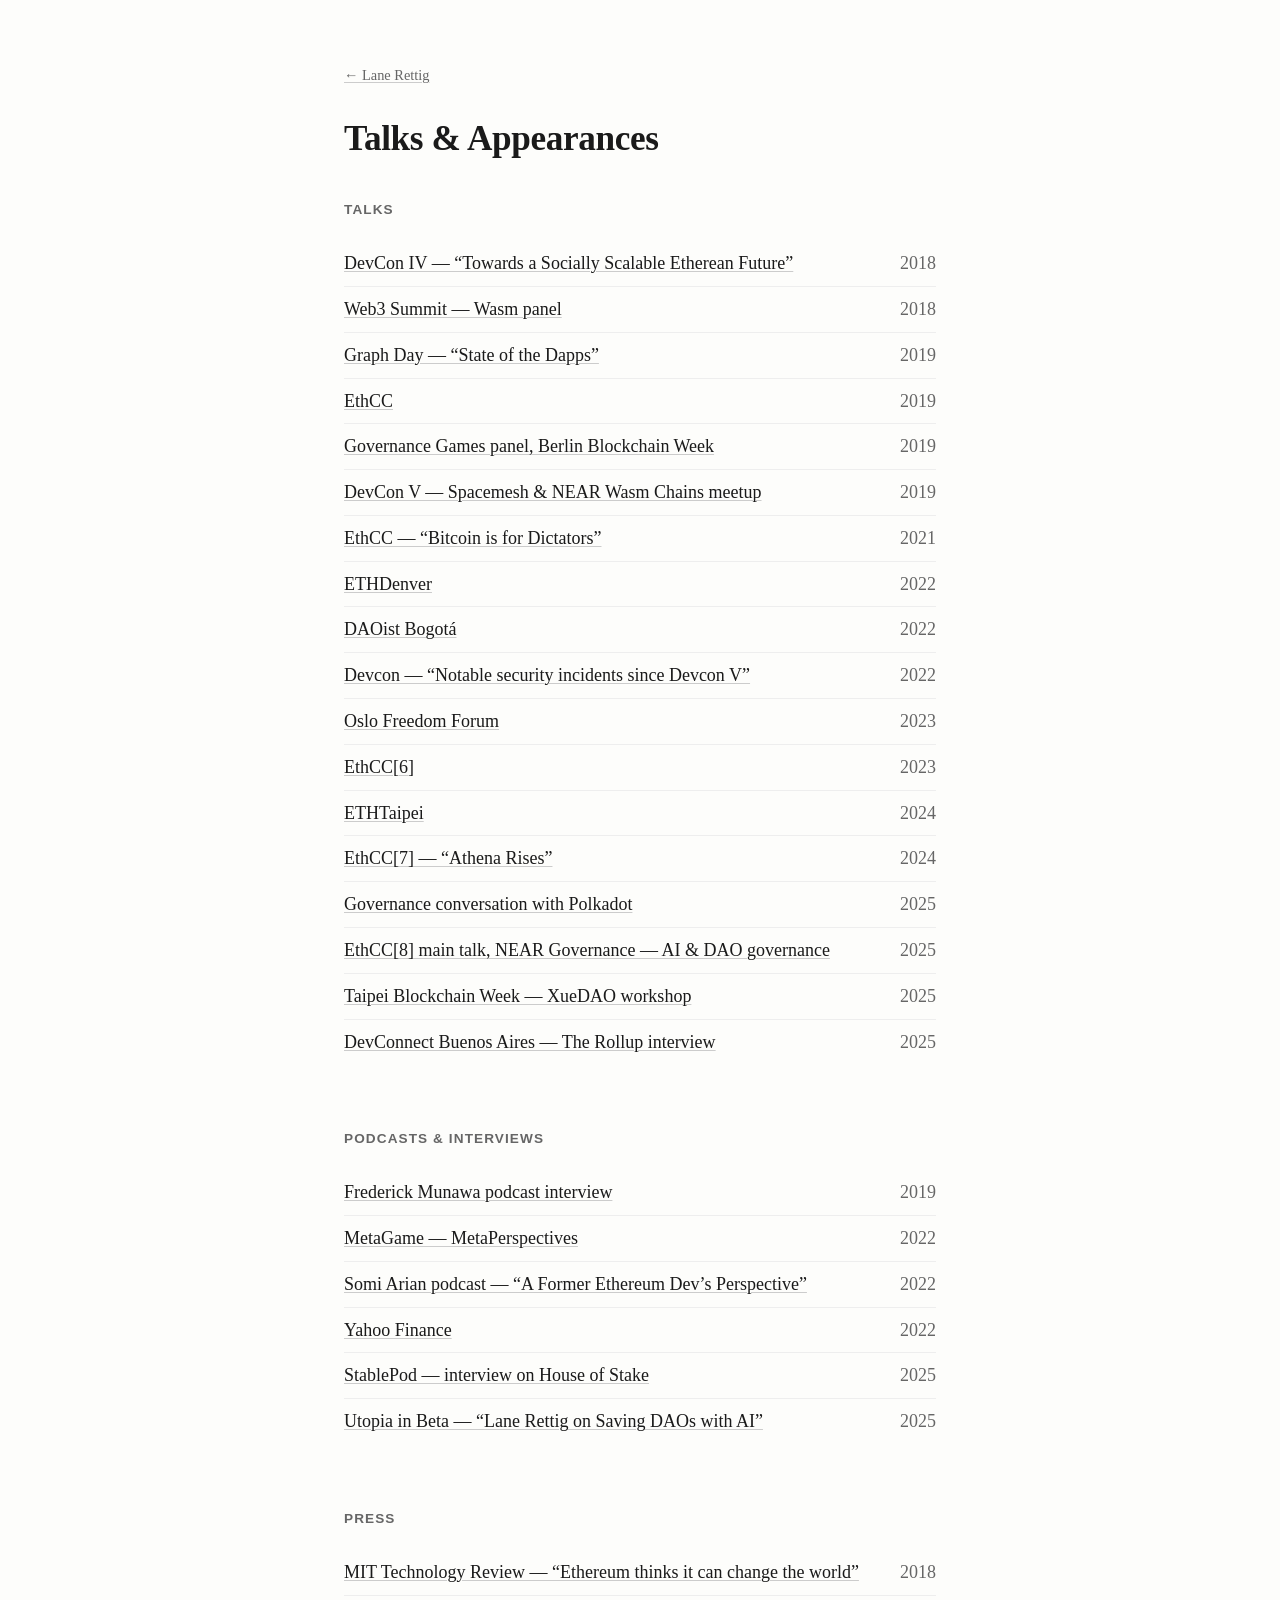
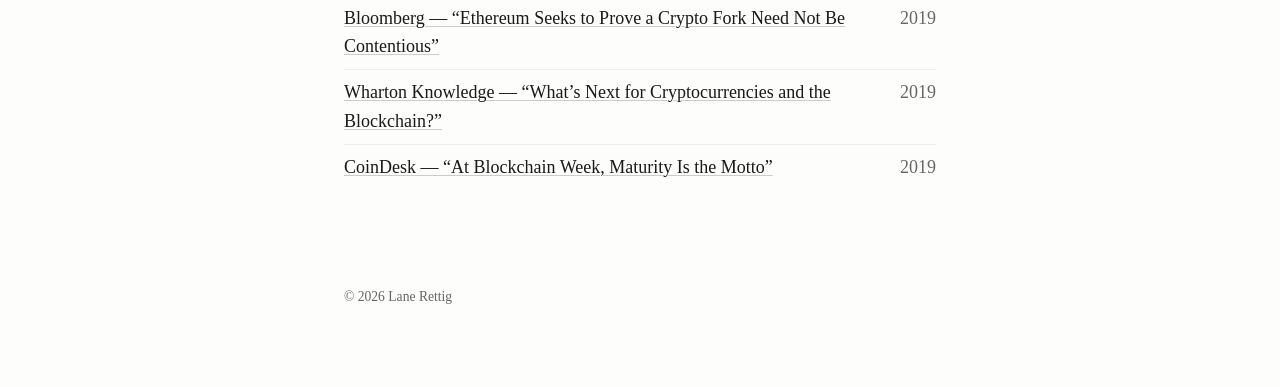
==== talks.html @ c16bb039 "Revise content based on feedback: photo, career links, talks page - Add portrait photo to hero - Rew" ====
<!DOCTYPE html>
<html lang="en">
<head>
<meta charset="UTF-8">
<meta name="viewport" content="width=device-width, initial-scale=1.0">
<title>Talks &amp; Appearances — Lane Rettig</title>
<meta name="description" content="Talks, podcasts, and press appearances by Lane Rettig.">
<link rel="stylesheet" href="style.css">
</head>
<body>

<header class="hero hero-sub">
  <p class="back-link"><a href="index.html">&larr; Lane Rettig</a></p>
  <h1>Talks &amp; Appearances</h1>
</header>

<main>

  <section id="talks">
    <h2>Talks</h2>
    <ul class="appearance-list">
      <li><a class="event" href="https://slideslive.com/38911782/towards-a-socially-scalable-etherean-future" target="_blank" rel="noopener">DevCon IV &mdash; &ldquo;Towards a Socially Scalable Etherean Future&rdquo;</a> <span class="year">2018</span></li>
      <li><a class="event" href="https://www.youtube.com/watch?v=H-Wz4lL3LMc" target="_blank" rel="noopener">Web3 Summit &mdash; Wasm panel</a> <span class="year">2018</span></li>
      <li><a class="event" href="https://youtu.be/vFKZVxstcD8" target="_blank" rel="noopener">Graph Day &mdash; &ldquo;State of the Dapps&rdquo;</a> <span class="year">2019</span></li>
      <li><a class="event" href="https://www.youtube.com/watch?v=pizVM5HKU10" target="_blank" rel="noopener">EthCC</a> <span class="year">2019</span></li>
      <li><a class="event" href="https://www.youtube.com/watch?v=Wo26KF-GJwA&t=5s" target="_blank" rel="noopener">Governance Games panel, Berlin Blockchain Week</a> <span class="year">2019</span></li>
      <li><a class="event" href="https://youtu.be/a682MnIeFZ0" target="_blank" rel="noopener">DevCon V &mdash; Spacemesh &amp; NEAR Wasm Chains meetup</a> <span class="year">2019</span></li>
      <li><a class="event" href="https://www.youtube.com/watch?v=tOdQNX64oKw" target="_blank" rel="noopener">EthCC &mdash; &ldquo;Bitcoin is for Dictators&rdquo;</a> <span class="year">2021</span></li>
      <li><a class="event" href="https://www.youtube.com/watch?v=S71-nOzw-HQ" target="_blank" rel="noopener">ETHDenver</a> <span class="year">2022</span></li>
      <li><a class="event" href="https://www.youtube.com/live/BTEDFxQZlwU" target="_blank" rel="noopener">DAOist Bogot&aacute;</a> <span class="year">2022</span></li>
      <li><a class="event" href="https://youtu.be/hzuWFpBsSdM" target="_blank" rel="noopener">Devcon &mdash; &ldquo;Notable security incidents since Devcon V&rdquo;</a> <span class="year">2022</span></li>
      <li><a class="event" href="https://www.youtube.com/live/YweUPFCipL8?feature=share&t=10207" target="_blank" rel="noopener">Oslo Freedom Forum</a> <span class="year">2023</span></li>
      <li><a class="event" href="https://www.youtube.com/live/srmcVfHn2og?feature=share" target="_blank" rel="noopener">EthCC[6]</a> <span class="year">2023</span></li>
      <li><a class="event" href="https://www.youtube.com/live/JB6zP9enkbc?si=h-BjIl8wFIaOdGmv&t=21870" target="_blank" rel="noopener">ETHTaipei</a> <span class="year">2024</span></li>
      <li><a class="event" href="https://ethcc.io/archive/Athena-Rises" target="_blank" rel="noopener">EthCC[7] &mdash; &ldquo;Athena Rises&rdquo;</a> <span class="year">2024</span></li>
      <li><a class="event" href="https://www.youtube.com/watch?v=86VaGOe4Nx4" target="_blank" rel="noopener">Governance conversation with Polkadot</a> <span class="year">2025</span></li>
      <li><a class="event" href="https://www.youtube.com/watch?v=uYbUfoMHteY" target="_blank" rel="noopener">EthCC[8] main talk, NEAR Governance &mdash; AI &amp; DAO governance</a> <span class="year">2025</span></li>
      <li><a class="event" href="https://www.youtube.com/live/9r6L87ml1oA" target="_blank" rel="noopener">Taipei Blockchain Week &mdash; XueDAO workshop</a> <span class="year">2025</span></li>
      <li><a class="event" href="https://x.com/i/broadcasts/1yNxabmQlRgKj" target="_blank" rel="noopener">DevConnect Buenos Aires &mdash; The Rollup interview</a> <span class="year">2025</span></li>
    </ul>
  </section>

  <section id="podcasts">
    <h2>Podcasts &amp; Interviews</h2>
    <ul class="appearance-list">
      <li><a class="event" href="https://blockchain.global/lane-rettig/" target="_blank" rel="noopener">Frederick Munawa podcast interview</a> <span class="year">2019</span></li>
      <li><a class="event" href="https://anchor.fm/MetaGame/episodes/MetaPerspectives---Lane-Rettig-of-Spacemesh-edup50" target="_blank" rel="noopener">MetaGame &mdash; MetaPerspectives</a> <span class="year">2022</span></li>
      <li><a class="event" href="https://podcasts.google.com/feed/aHR0cHM6Ly9mZWVkLnBvZGJlYW4uY29tL3NvbWlhcmlhbnBvZGNhc3QvZmVlZC54bWw/episode/U29taUFyaWFuUG9kY2FzdC5wb2RiZWFuLmNvbS84NzIyYmI5Mi1jYjlkLTNhOTQtYTdkOC0xYTY4NGIyMjllMTY" target="_blank" rel="noopener">Somi Arian podcast &mdash; &ldquo;A Former Ethereum Dev&rsquo;s Perspective&rdquo;</a> <span class="year">2022</span></li>
      <li><a class="event" href="https://www.youtube.com/watch?v=urIhjxZ9bgY" target="_blank" rel="noopener">Yahoo Finance</a> <span class="year">2022</span></li>
      <li><a class="event" href="https://youtu.be/jiRXXKpt2bc?si=yIP_3kEJiMu_zQR2" target="_blank" rel="noopener">StablePod &mdash; interview on House of Stake</a> <span class="year">2025</span></li>
      <li><a class="event" href="https://utopiainbeta.substack.com/p/lane-rettig-on-saving-daos-with-ai" target="_blank" rel="noopener">Utopia in Beta &mdash; &ldquo;Lane Rettig on Saving DAOs with AI&rdquo;</a> <span class="year">2025</span></li>
    </ul>
  </section>

  <section id="press">
    <h2>Press</h2>
    <ul class="appearance-list">
      <li><a class="event" href="https://www.technologyreview.com/s/612507/ethereum-thinks-it-can-change-the-world-its-running-out-of-time-to-prove-it/" target="_blank" rel="noopener">MIT Technology Review &mdash; &ldquo;Ethereum thinks it can change the world&rdquo;</a> <span class="year">2018</span></li>
      <li><a class="event" href="https://www.bloomberg.com/news/articles/2019-01-15/ethereum-seeks-to-prove-a-crypto-fork-need-not-be-contentious" target="_blank" rel="noopener">Bloomberg &mdash; &ldquo;Ethereum Seeks to Prove a Crypto Fork Need Not Be Contentious&rdquo;</a> <span class="year">2019</span></li>
      <li><a class="event" href="https://knowledge.wharton.upenn.edu/article/whats-next-for-cryptocurrencies-and-the-blockchain/" target="_blank" rel="noopener">Wharton Knowledge &mdash; &ldquo;What&rsquo;s Next for Cryptocurrencies and the Blockchain?&rdquo;</a> <span class="year">2019</span></li>
      <li><a class="event" href="https://www.coindesk.com/at-blockchain-week-maturity-is-the-motto-as-ethereum-orgs-push-toward-2-0" target="_blank" rel="noopener">CoinDesk &mdash; &ldquo;At Blockchain Week, Maturity Is the Motto&rdquo;</a> <span class="year">2019</span></li>
    </ul>
  </section>

</main>

<footer>
  <p>&copy; 2026 Lane Rettig</p>
</footer>

</body>
</html>
---- style.css ----
:root {
  --text: #1a1a1a;
  --muted: #666;
  --bg: #fdfdfb;
  --accent: #1a1a1a;
  --max-width: 640px;
  --serif: "Iowan Old Style", "Palatino Linotype", Palatino, Georgia, serif;
}

* {
  box-sizing: border-box;
}

html {
  -webkit-font-smoothing: antialiased;
}

body {
  margin: 0;
  background: var(--bg);
  color: var(--text);
  font-family: var(--serif);
  font-size: 18px;
  line-height: 1.6;
}

main, header.hero, footer {
  max-width: var(--max-width);
  margin: 0 auto;
  padding: 0 24px;
}

header.hero {
  padding-top: 96px;
  padding-bottom: 48px;
}

header.hero h1 {
  font-size: 2.2rem;
  font-weight: 600;
  margin: 0 0 8px;
  letter-spacing: -0.01em;
}

.portrait {
  width: 96px;
  height: 96px;
  border-radius: 50%;
  object-fit: cover;
  margin-bottom: 20px;
  display: block;
}

header.hero-sub {
  padding-top: 64px;
  padding-bottom: 24px;
}

.back-link {
  margin: 0 0 24px;
  font-size: 0.9rem;
}

.back-link a {
  color: var(--muted);
}

.tagline {
  margin: 0;
  color: var(--muted);
  font-size: 1.1rem;
  font-style: italic;
}

section {
  margin-bottom: 64px;
}

h2 {
  font-size: 0.85rem;
  text-transform: uppercase;
  letter-spacing: 0.08em;
  color: var(--muted);
  font-weight: 600;
  margin: 0 0 20px;
  font-family: -apple-system, BlinkMacSystemFont, "Segoe UI", sans-serif;
}

p {
  margin: 0 0 16px;
}

a {
  color: var(--accent);
  text-decoration: underline;
  text-decoration-color: #ccc;
  text-decoration-thickness: 1px;
  text-underline-offset: 2px;
}

a:hover {
  text-decoration-color: var(--accent);
}

.section-intro {
  color: var(--muted);
}

ul, ol {
  margin: 0;
  padding: 0;
  list-style: none;
}

.article-cards {
  display: flex;
  flex-direction: column;
  gap: 16px;
}

.article-card {
  display: block;
  padding: 16px 20px;
  border: 1px solid #eee;
  border-radius: 8px;
  text-decoration: none;
  color: var(--text);
  transition: border-color 0.15s;
}

.article-card:hover {
  border-color: #ccc;
}

.article-title {
  display: block;
  font-weight: 600;
  font-size: 1.05rem;
  margin-bottom: 6px;
  text-decoration: underline;
  text-decoration-color: #ccc;
}

.article-card:hover .article-title {
  text-decoration-color: var(--accent);
}

.article-preview {
  display: block;
  color: var(--muted);
  font-size: 0.92rem;
  line-height: 1.5;
}

.blog-links {
  margin-top: 24px;
  font-size: 0.9rem;
  color: var(--muted);
}

.blog-links a {
  color: var(--muted);
}

.timeline-item {
  margin-bottom: 28px;
  padding-bottom: 4px;
  border-bottom: 1px solid #eee;
}

.timeline-item:last-child {
  border-bottom: none;
}

.role {
  font-weight: 600;
  display: block;
}

.org {
  color: var(--muted);
}

.dates {
  color: var(--muted);
  font-size: 0.9rem;
  float: right;
}

.desc {
  margin: 8px 0 0;
  color: var(--text);
}

.appearance-list li {
  display: flex;
  justify-content: space-between;
  padding: 8px 0;
  border-bottom: 1px solid #eee;
}

.appearance-list li:last-child {
  border-bottom: none;
}

.event {
  font-weight: 500;
}

.year {
  color: var(--muted);
}

.contact-links {
  font-size: 1.05rem;
}

footer {
  padding: 32px 24px 64px;
  color: var(--muted);
  font-size: 0.85rem;
}

@media (max-width: 480px) {
  body { font-size: 16px; }
  header.hero { padding-top: 64px; }
  .dates { float: none; display: block; margin-top: 4px; }
  .appearance-list li { flex-direction: column; }
}
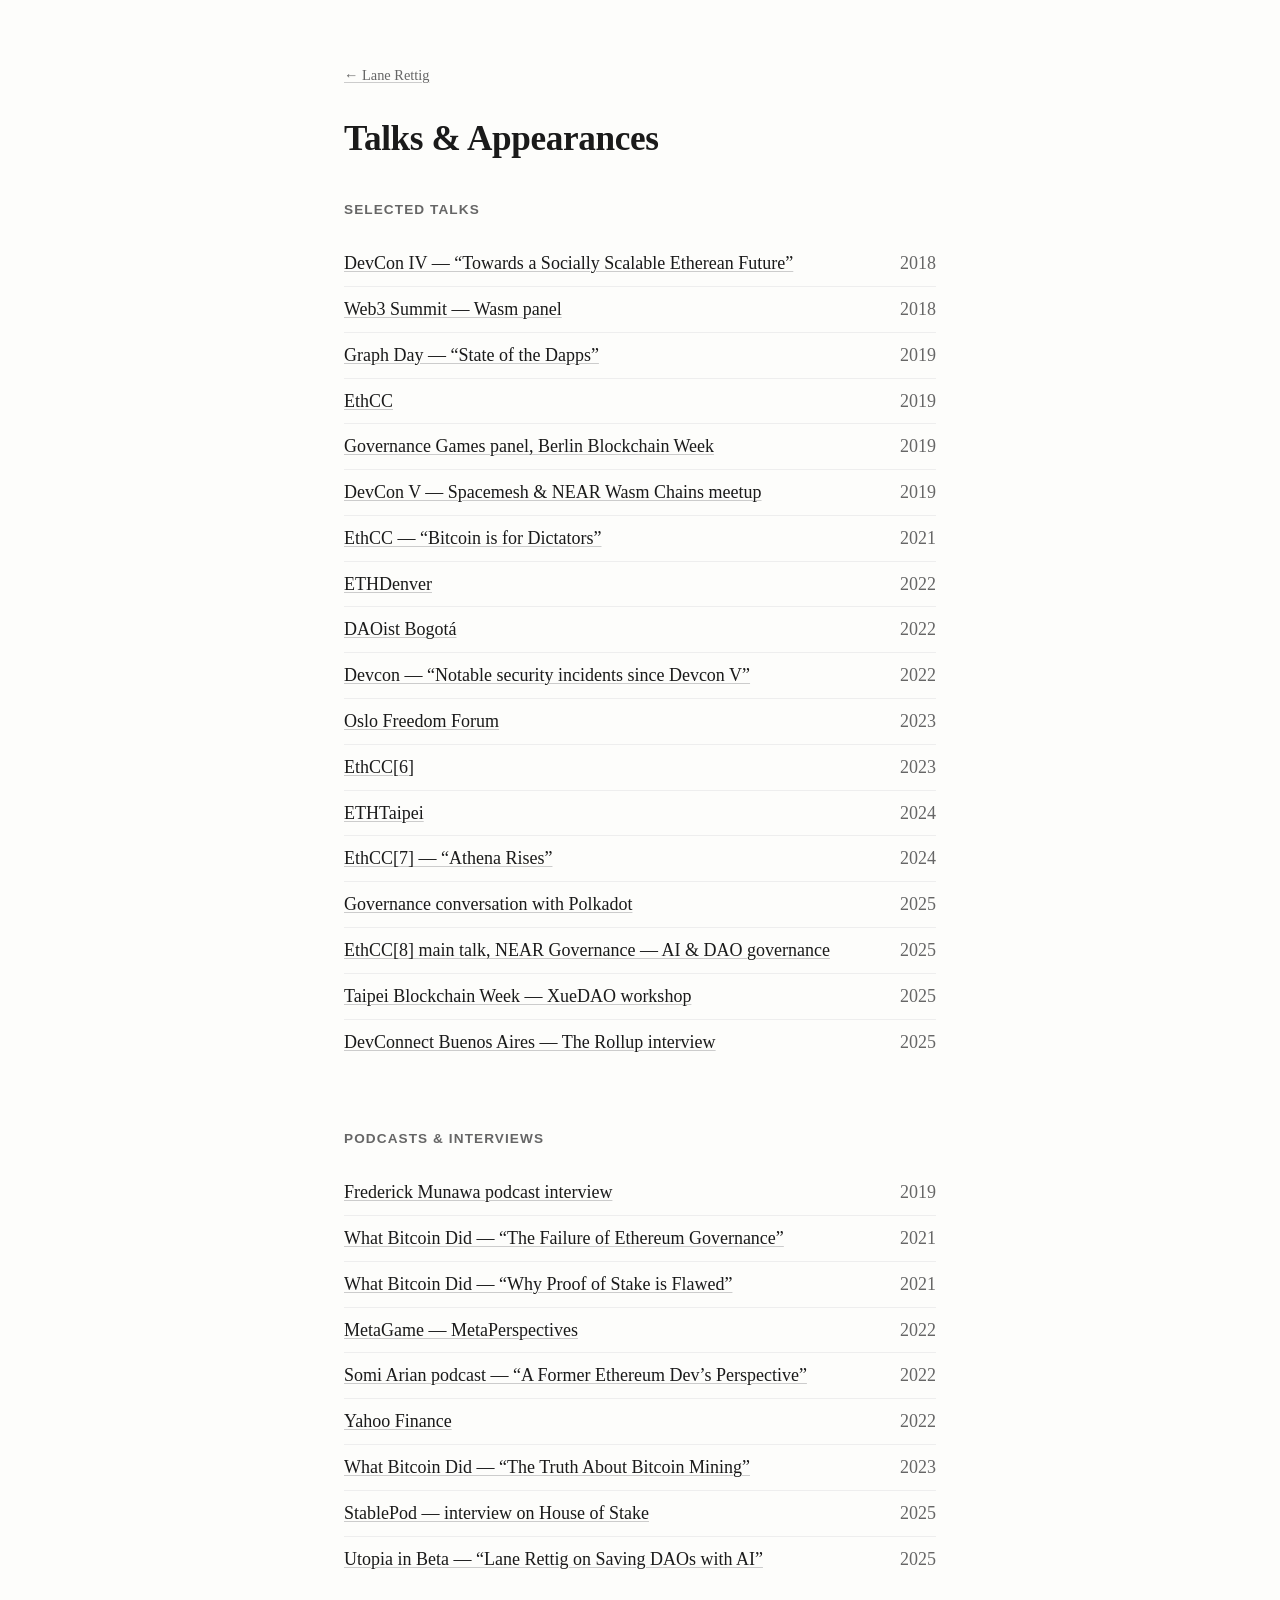
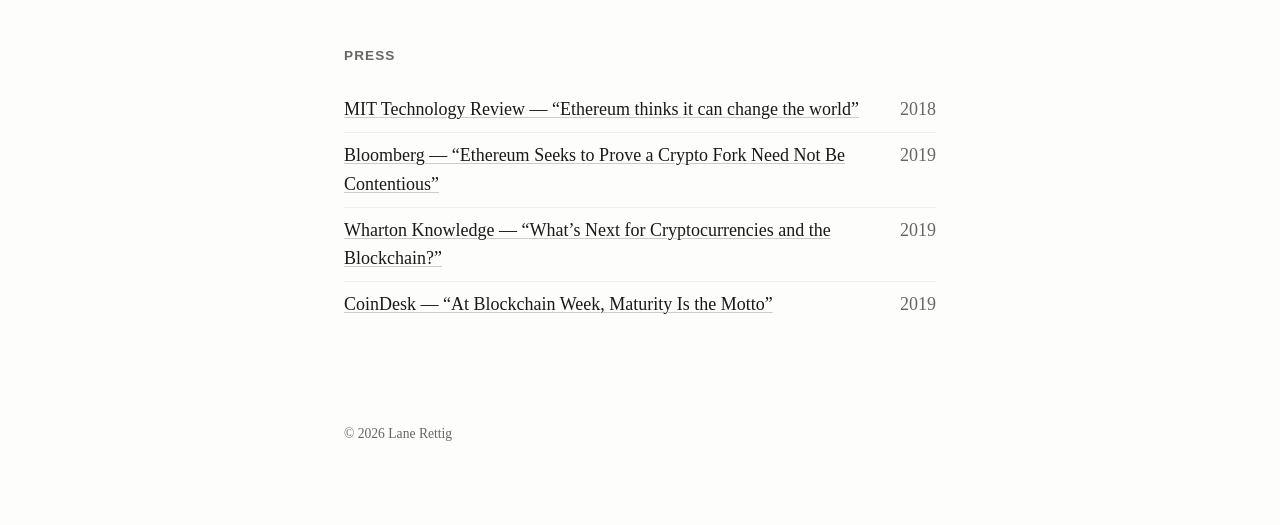
==== commit 32819609: "Add article images/dates, career quotes, more talks, LinkedIn - Pull article images and publish date" ====
--- a/talks.html
+++ b/talks.html
@@ -17,7 +17,7 @@
 <main>
 
   <section id="talks">
-    <h2>Talks</h2>
+    <h2>Selected Talks</h2>
     <ul class="appearance-list">
       <li><a class="event" href="https://slideslive.com/38911782/towards-a-socially-scalable-etherean-future" target="_blank" rel="noopener">DevCon IV &mdash; &ldquo;Towards a Socially Scalable Etherean Future&rdquo;</a> <span class="year">2018</span></li>
       <li><a class="event" href="https://www.youtube.com/watch?v=H-Wz4lL3LMc" target="_blank" rel="noopener">Web3 Summit &mdash; Wasm panel</a> <span class="year">2018</span></li>
@@ -44,9 +44,12 @@
     <h2>Podcasts &amp; Interviews</h2>
     <ul class="appearance-list">
       <li><a class="event" href="https://blockchain.global/lane-rettig/" target="_blank" rel="noopener">Frederick Munawa podcast interview</a> <span class="year">2019</span></li>
+      <li><a class="event" href="https://www.youtube.com/watch?v=ajy7pQm6E-A" target="_blank" rel="noopener">What Bitcoin Did &mdash; &ldquo;The Failure of Ethereum Governance&rdquo;</a> <span class="year">2021</span></li>
+      <li><a class="event" href="https://www.youtube.com/watch?v=trwhWsKm3Qs" target="_blank" rel="noopener">What Bitcoin Did &mdash; &ldquo;Why Proof of Stake is Flawed&rdquo;</a> <span class="year">2021</span></li>
       <li><a class="event" href="https://anchor.fm/MetaGame/episodes/MetaPerspectives---Lane-Rettig-of-Spacemesh-edup50" target="_blank" rel="noopener">MetaGame &mdash; MetaPerspectives</a> <span class="year">2022</span></li>
       <li><a class="event" href="https://podcasts.google.com/feed/aHR0cHM6Ly9mZWVkLnBvZGJlYW4uY29tL3NvbWlhcmlhbnBvZGNhc3QvZmVlZC54bWw/episode/U29taUFyaWFuUG9kY2FzdC5wb2RiZWFuLmNvbS84NzIyYmI5Mi1jYjlkLTNhOTQtYTdkOC0xYTY4NGIyMjllMTY" target="_blank" rel="noopener">Somi Arian podcast &mdash; &ldquo;A Former Ethereum Dev&rsquo;s Perspective&rdquo;</a> <span class="year">2022</span></li>
       <li><a class="event" href="https://www.youtube.com/watch?v=urIhjxZ9bgY" target="_blank" rel="noopener">Yahoo Finance</a> <span class="year">2022</span></li>
+      <li><a class="event" href="https://www.youtube.com/watch?v=UyvX0XonQ8w" target="_blank" rel="noopener">What Bitcoin Did &mdash; &ldquo;The Truth About Bitcoin Mining&rdquo;</a> <span class="year">2023</span></li>
       <li><a class="event" href="https://youtu.be/jiRXXKpt2bc?si=yIP_3kEJiMu_zQR2" target="_blank" rel="noopener">StablePod &mdash; interview on House of Stake</a> <span class="year">2025</span></li>
       <li><a class="event" href="https://utopiainbeta.substack.com/p/lane-rettig-on-saving-daos-with-ai" target="_blank" rel="noopener">Utopia in Beta &mdash; &ldquo;Lane Rettig on Saving DAOs with AI&rdquo;</a> <span class="year">2025</span></li>
     </ul>
--- a/style.css
+++ b/style.css
@@ -119,8 +119,10 @@
 }
 
 .article-card {
-  display: block;
-  padding: 16px 20px;
+  display: flex;
+  align-items: stretch;
+  gap: 16px;
+  padding: 12px;
   border: 1px solid #eee;
   border-radius: 8px;
   text-decoration: none;
@@ -132,11 +134,26 @@
   border-color: #ccc;
 }
 
+.article-image {
+  width: 96px;
+  height: 96px;
+  object-fit: cover;
+  border-radius: 6px;
+  flex-shrink: 0;
+}
+
+.article-body {
+  display: flex;
+  flex-direction: column;
+  justify-content: center;
+  min-width: 0;
+}
+
 .article-title {
   display: block;
   font-weight: 600;
   font-size: 1.05rem;
-  margin-bottom: 6px;
+  margin-bottom: 2px;
   text-decoration: underline;
   text-decoration-color: #ccc;
 }
@@ -145,11 +162,22 @@
   text-decoration-color: var(--accent);
 }
 
+.article-date {
+  display: block;
+  color: var(--muted);
+  font-size: 0.8rem;
+  margin-bottom: 6px;
+}
+
 .article-preview {
   display: block;
   color: var(--muted);
   font-size: 0.92rem;
   line-height: 1.5;
+}
+
+@media (max-width: 480px) {
+  .article-image { width: 64px; height: 64px; }
 }
 
 .blog-links {
@@ -190,6 +218,15 @@
 .desc {
   margin: 8px 0 0;
   color: var(--text);
+}
+
+.quote {
+  margin: 8px 0 0;
+  padding-left: 14px;
+  border-left: 2px solid #ddd;
+  color: var(--muted);
+  font-style: italic;
+  font-size: 0.95rem;
 }
 
 .appearance-list li {
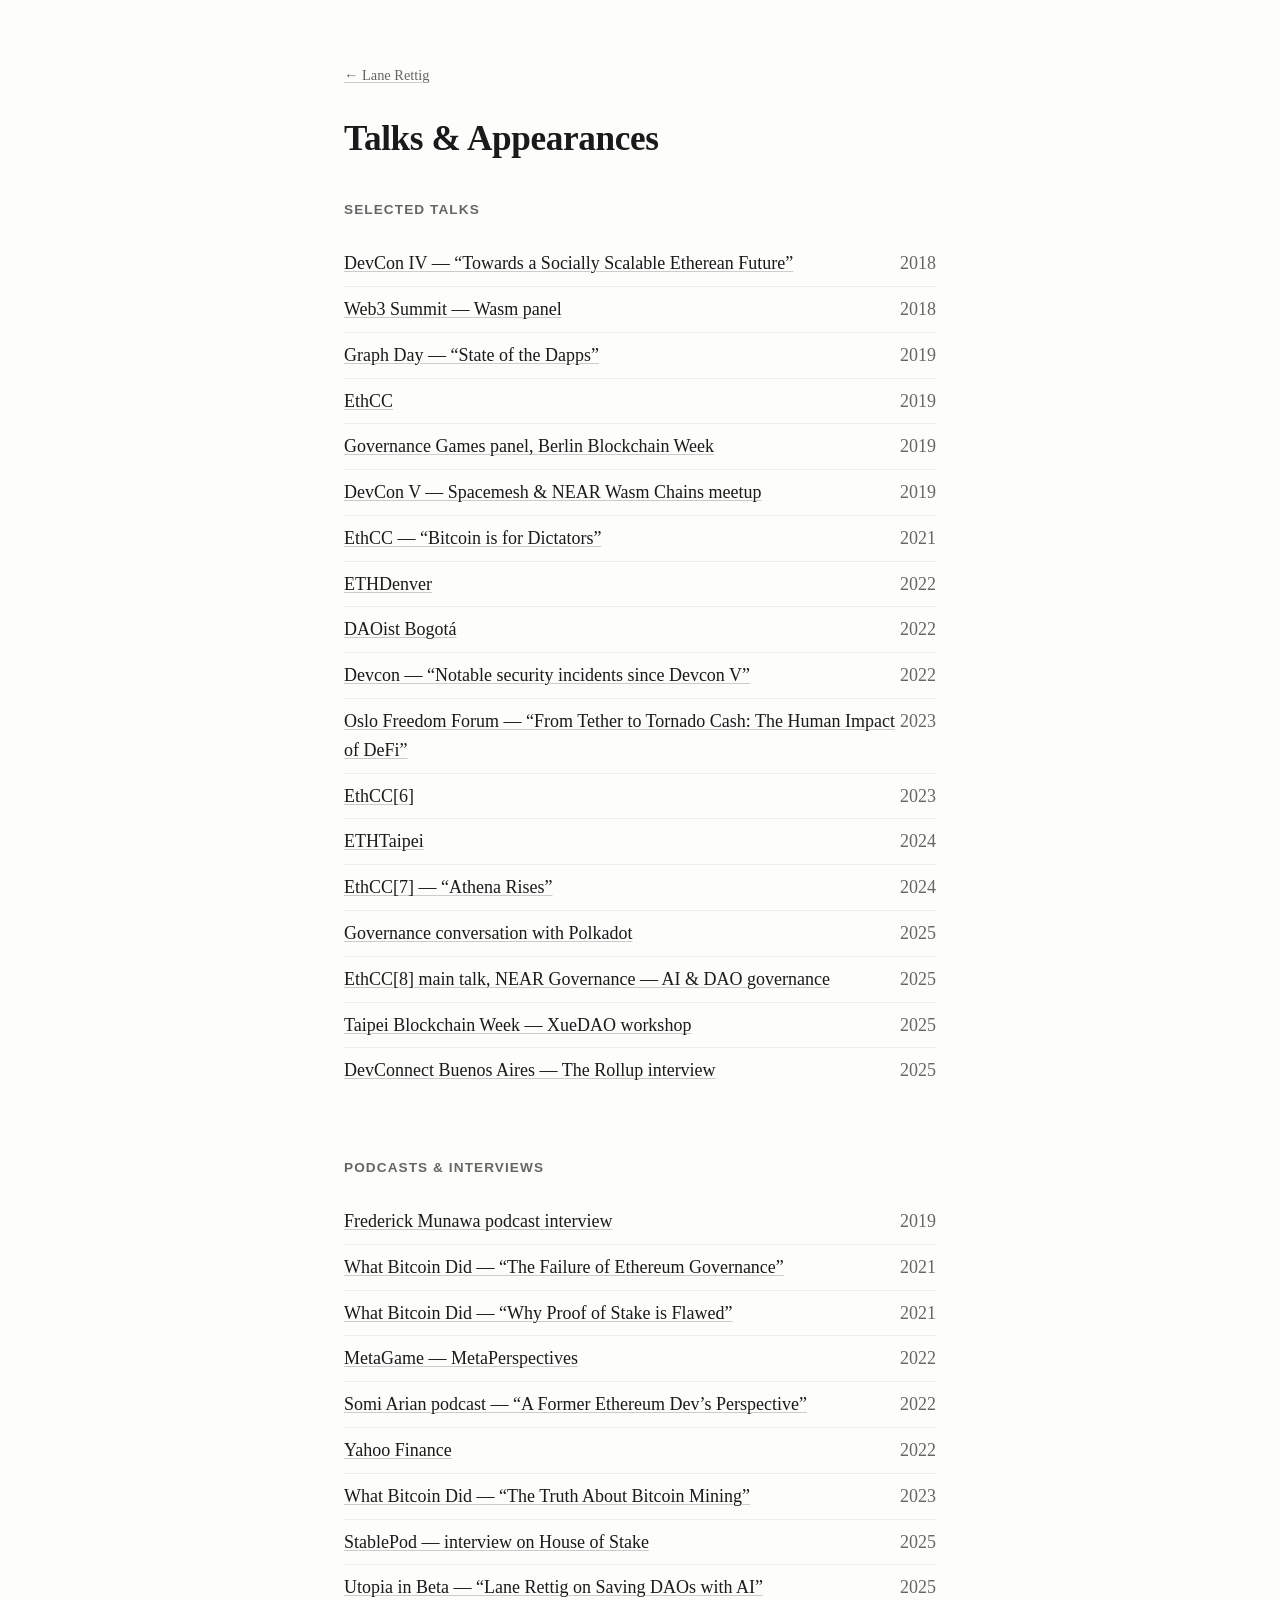
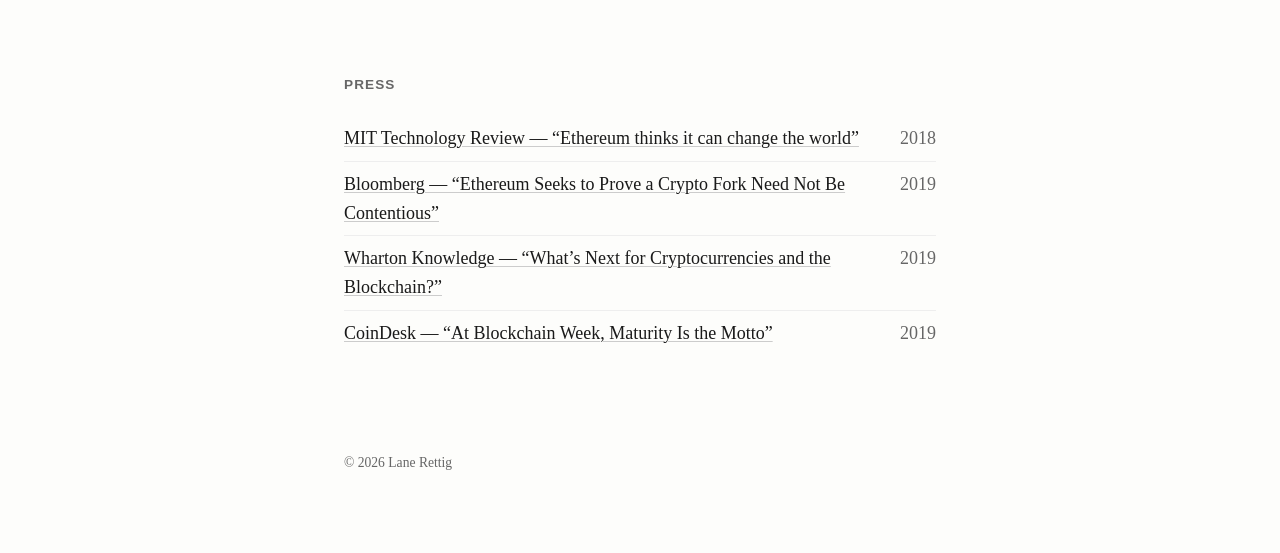
==== commit f75c4d40: "Order writing chronologically, refine quotes, full Oslo talk title - Fix A New Human Chain publish d" ====
--- a/talks.html
+++ b/talks.html
@@ -29,7 +29,7 @@
       <li><a class="event" href="https://www.youtube.com/watch?v=S71-nOzw-HQ" target="_blank" rel="noopener">ETHDenver</a> <span class="year">2022</span></li>
       <li><a class="event" href="https://www.youtube.com/live/BTEDFxQZlwU" target="_blank" rel="noopener">DAOist Bogot&aacute;</a> <span class="year">2022</span></li>
       <li><a class="event" href="https://youtu.be/hzuWFpBsSdM" target="_blank" rel="noopener">Devcon &mdash; &ldquo;Notable security incidents since Devcon V&rdquo;</a> <span class="year">2022</span></li>
-      <li><a class="event" href="https://www.youtube.com/live/YweUPFCipL8?feature=share&t=10207" target="_blank" rel="noopener">Oslo Freedom Forum</a> <span class="year">2023</span></li>
+      <li><a class="event" href="https://www.youtube.com/live/YweUPFCipL8?feature=share&t=10207" target="_blank" rel="noopener">Oslo Freedom Forum &mdash; &ldquo;From Tether to Tornado Cash: The Human Impact of DeFi&rdquo;</a> <span class="year">2023</span></li>
       <li><a class="event" href="https://www.youtube.com/live/srmcVfHn2og?feature=share" target="_blank" rel="noopener">EthCC[6]</a> <span class="year">2023</span></li>
       <li><a class="event" href="https://www.youtube.com/live/JB6zP9enkbc?si=h-BjIl8wFIaOdGmv&t=21870" target="_blank" rel="noopener">ETHTaipei</a> <span class="year">2024</span></li>
       <li><a class="event" href="https://ethcc.io/archive/Athena-Rises" target="_blank" rel="noopener">EthCC[7] &mdash; &ldquo;Athena Rises&rdquo;</a> <span class="year">2024</span></li>
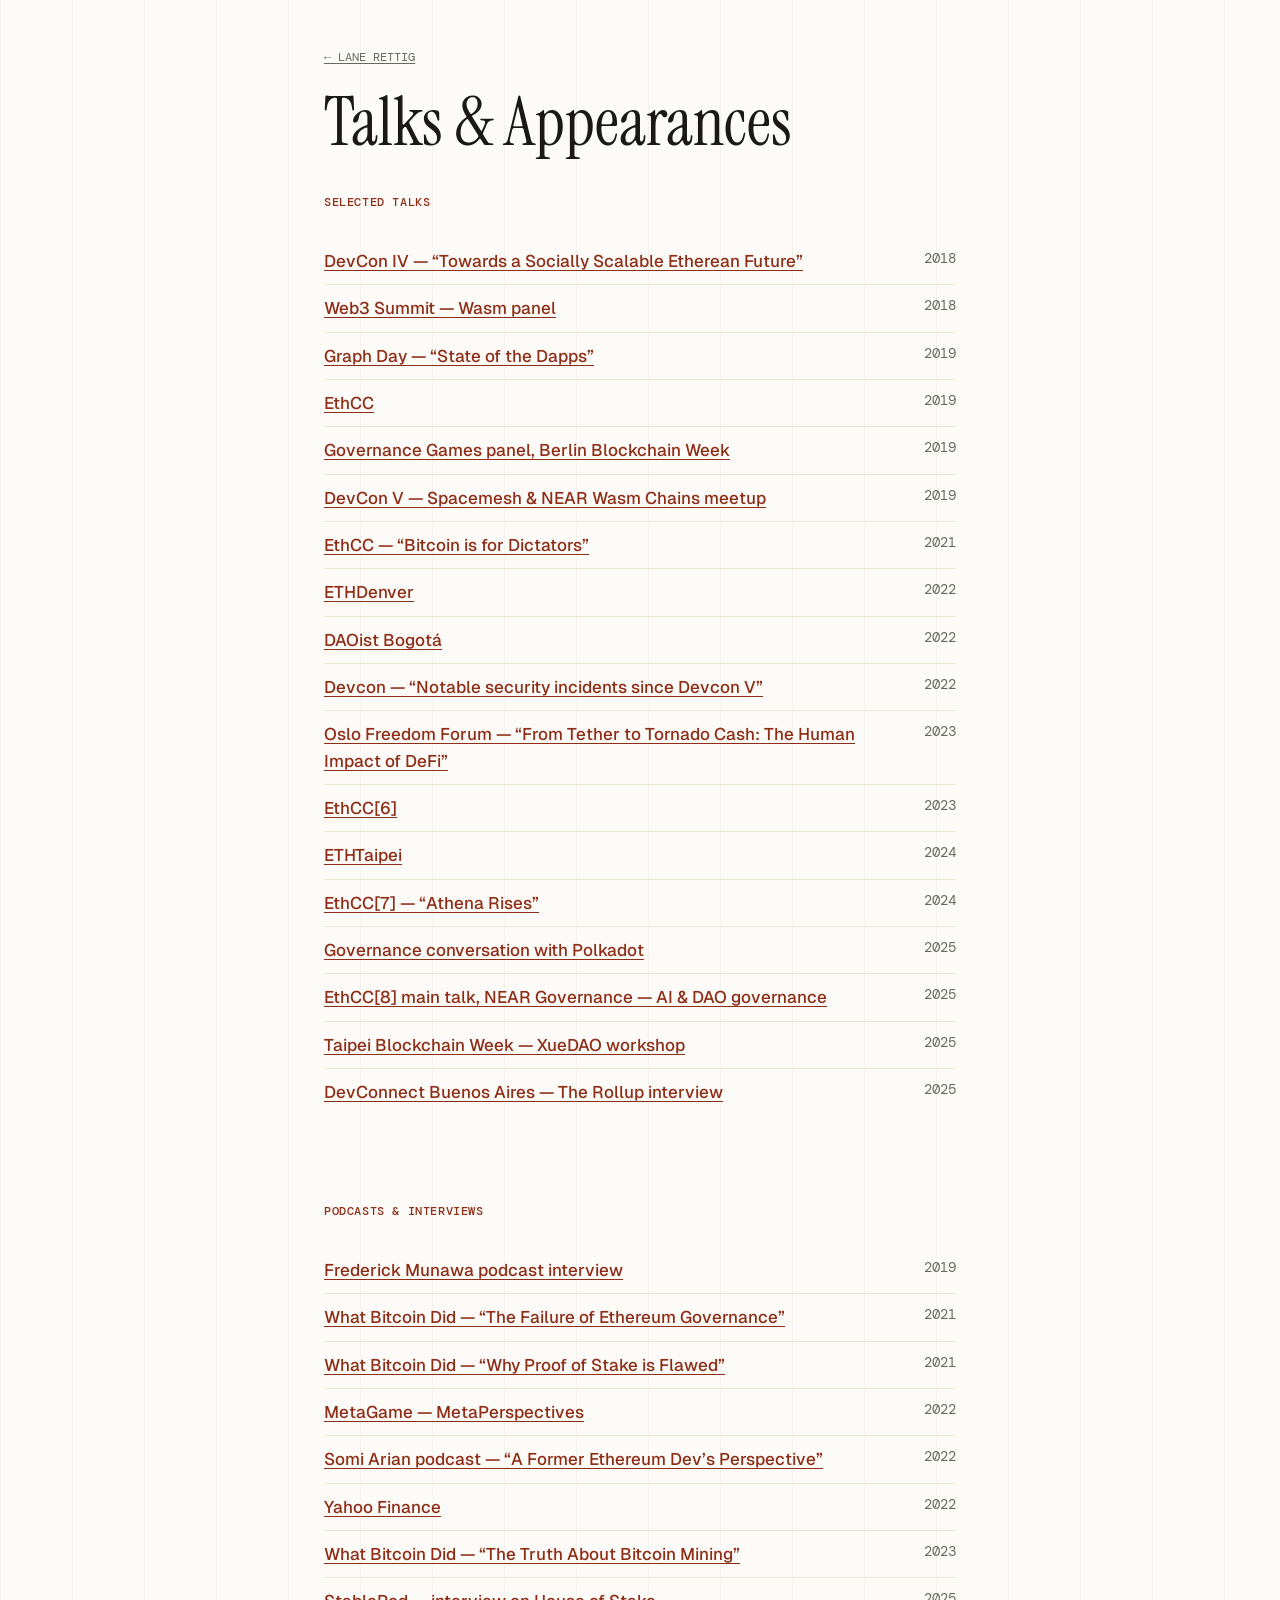
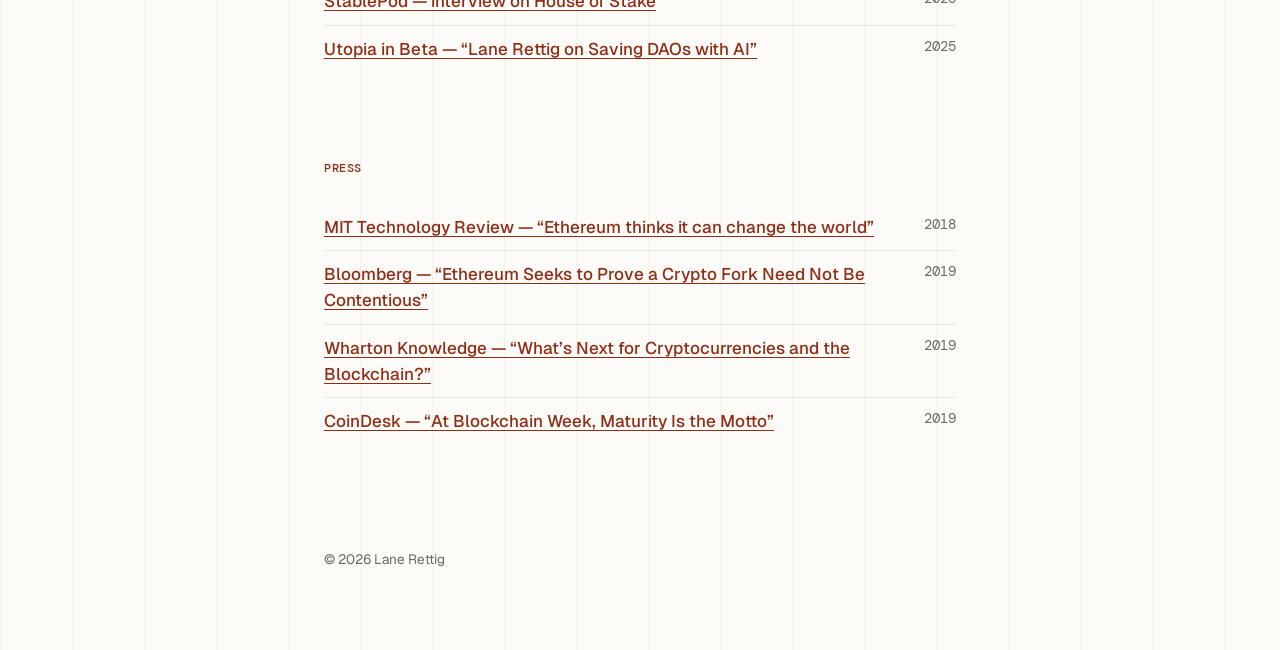
==== commit fb9fdd47: "Adopt Clawford Labs brand system: masthead, color, era tags, nav Drop the masthead bar entirely (the" ====
--- a/talks.html
+++ b/talks.html
@@ -5,6 +5,7 @@
 <meta name="viewport" content="width=device-width, initial-scale=1.0">
 <title>Talks &amp; Appearances — Lane Rettig</title>
 <meta name="description" content="Talks, podcasts, and press appearances by Lane Rettig.">
+<link rel="stylesheet" href="tokens.css">
 <link rel="stylesheet" href="style.css">
 </head>
 <body>
@@ -17,7 +18,7 @@
 <main>
 
   <section id="talks">
-    <h2>Selected Talks</h2>
+    <h2><span class="kicker">Selected Talks</span></h2>
     <ul class="appearance-list">
       <li><a class="event" href="https://slideslive.com/38911782/towards-a-socially-scalable-etherean-future" target="_blank" rel="noopener">DevCon IV &mdash; &ldquo;Towards a Socially Scalable Etherean Future&rdquo;</a> <span class="year">2018</span></li>
       <li><a class="event" href="https://www.youtube.com/watch?v=H-Wz4lL3LMc" target="_blank" rel="noopener">Web3 Summit &mdash; Wasm panel</a> <span class="year">2018</span></li>
@@ -41,7 +42,7 @@
   </section>
 
   <section id="podcasts">
-    <h2>Podcasts &amp; Interviews</h2>
+    <h2><span class="kicker">Podcasts &amp; Interviews</span></h2>
     <ul class="appearance-list">
       <li><a class="event" href="https://blockchain.global/lane-rettig/" target="_blank" rel="noopener">Frederick Munawa podcast interview</a> <span class="year">2019</span></li>
       <li><a class="event" href="https://www.youtube.com/watch?v=ajy7pQm6E-A" target="_blank" rel="noopener">What Bitcoin Did &mdash; &ldquo;The Failure of Ethereum Governance&rdquo;</a> <span class="year">2021</span></li>
@@ -56,7 +57,7 @@
   </section>
 
   <section id="press">
-    <h2>Press</h2>
+    <h2><span class="kicker">Press</span></h2>
     <ul class="appearance-list">
       <li><a class="event" href="https://www.technologyreview.com/s/612507/ethereum-thinks-it-can-change-the-world-its-running-out-of-time-to-prove-it/" target="_blank" rel="noopener">MIT Technology Review &mdash; &ldquo;Ethereum thinks it can change the world&rdquo;</a> <span class="year">2018</span></li>
       <li><a class="event" href="https://www.bloomberg.com/news/articles/2019-01-15/ethereum-seeks-to-prove-a-crypto-fork-need-not-be-contentious" target="_blank" rel="noopener">Bloomberg &mdash; &ldquo;Ethereum Seeks to Prove a Crypto Fork Need Not Be Contentious&rdquo;</a> <span class="year">2019</span></li>
--- a/tokens.css
+++ b/tokens.css
@@ -0,0 +1,183 @@
+/* ============================================================
+   Clawford Labs — Colors & Type
+   Source-of-truth tokens for The Clawford Company, dba Clawford Labs.
+   Imported by every UI kit, slide, and prototype in this system.
+   ============================================================ */
+
+@import url("https://fonts.googleapis.com/css2?family=DM+Mono:wght@400;500&family=Geist:wght@400;500;600;700&family=Instrument+Serif:ital@0;1&display=swap");
+
+:root {
+  color-scheme: light;
+
+  /* ─── Surface & ink ─────────────────────────────── */
+  --bg:         #FCFBF7;   /* paper (canvas)              */
+  --paper:      #FFFDF8;   /* lifted paper (cards, header)*/
+  --paper-2:    #F6F2EA;   /* warm tinted paper (Beacon)  */
+  --ink:        #1A1916;   /* primary text                */
+  --ink-2:      #0F1115;   /* deepest near-black          */
+  --muted:      #6B6860;   /* secondary text              */
+  --muted-2:    #8E8A80;   /* tertiary text               */
+  --line:       #D8D0C3;   /* borders, dividers           */
+  --line-soft:  #ECE6D8;   /* low-contrast hairlines      */
+
+  /* ─── Brand accents ─────────────────────────────── */
+  --signal:        #C44926;   /* SIGNAL — primary accent, coral/orange */
+  --signal-dark:   #8F2E18;   /* hover/active            */
+  --signal-soft:   #F3DDC9;   /* tinted bg / chip        */
+  --signal-warm:   #FF6A00;   /* hotter accent variant   */
+
+  --depth:         #1D4B63;   /* DEPTH — deep teal       */
+  --depth-soft:    #D7E8EE;   /* tinted bg              */
+
+  --focus:         #7B5CF0;   /* FOCUS — violet         */
+  --focus-soft:    #F0EBFB;   /* tinted bg              */
+  --focus-light:   #B780FF;   /* lighter variant        */
+
+  --stone:         #D6D2C9;   /* STONE — neutral tile   */
+
+  /* ─── Semantic status ───────────────────────────── */
+  --success:    #0F6B6D;   /* deep teal-green */
+  --warning:    #A06A1A;   /* amber */
+  --error:      #9B2C2C;   /* deep red */
+  --info:       #155E75;   /* deep teal (Beacon accent) */
+
+  /* ─── Type families ─────────────────────────────── */
+  --font-display: "Instrument Serif", "Lora", Georgia, "Times New Roman", serif;
+  --font-body:    "Geist", ui-sans-serif, system-ui, -apple-system, BlinkMacSystemFont, "Segoe UI", sans-serif;
+  --font-mono:    "DM Mono", "IBM Plex Mono", ui-monospace, SFMono-Regular, Menlo, monospace;
+
+  /* ─── Type scale (semantic) ─────────────────────── */
+  --size-display:    clamp(62px, 11vw, 142px);  /* Wordmark / hero */
+  --size-h1:         clamp(44px, 6vw, 72px);
+  --size-h2:         clamp(32px, 4vw, 52px);
+  --size-h3:         28px;
+  --size-h4:         22px;
+  --size-lede:       clamp(18px, 2vw, 22px);
+  --size-body:       16px;
+  --size-small:      14px;
+  --size-kicker:     12px;   /* mono uppercase eyebrow */
+  --size-mono-data:  13px;
+
+  --leading-display: 0.82;
+  --leading-tight:   1.05;
+  --leading-snug:    1.25;
+  --leading-body:    1.55;
+
+  /* ─── Spacing (4-unit base) ─────────────────────── */
+  --space-1:  4px;
+  --space-2:  8px;
+  --space-3:  12px;
+  --space-4:  16px;
+  --space-5:  20px;
+  --space-6:  24px;
+  --space-7:  32px;
+  --space-8:  40px;
+  --space-9:  56px;
+  --space-10: 72px;
+  --space-11: 96px;
+
+  /* ─── Radii ─────────────────────────────────────── */
+  --radius-xs:  4px;
+  --radius-sm:  6px;
+  --radius:     8px;     /* default */
+  --radius-md:  10px;
+  --radius-lg:  14px;
+  --radius-pill: 999px;
+
+  /* ─── Shadows / elevation ───────────────────────── */
+  --shadow-hairline: 0 1px 0 rgb(26 25 22 / 12%);
+  --shadow-sm:       0 1px 2px rgb(26 25 22 / 6%), 0 0 0 1px rgb(26 25 22 / 4%);
+  --shadow-md:       0 6px 18px rgb(26 25 22 / 8%);
+  --shadow-lg:       0 18px 50px rgb(26 25 22 / 10%);
+  --shadow-press:    inset 0 1px 0 rgb(26 25 22 / 8%);
+
+  /* ─── Editorial newsprint grid (background) ────── */
+  --rule-grid:
+    linear-gradient(90deg, rgb(26 25 22 / 4%) 1px, transparent 1px) 0 0 / 72px 72px,
+    linear-gradient(var(--bg), var(--bg));
+
+  /* ─── Misc ──────────────────────────────────────── */
+  --max-wrap: 1120px;
+  --transition: 160ms cubic-bezier(.2, .7, .3, 1);
+}
+
+/* ============================================================
+   Semantic element styles — opinionated, but easy to opt out of
+   ============================================================ */
+
+.cl-type-display,
+.cl-h1,
+.cl-h2,
+.cl-h3,
+.cl-h4 {
+  font-family: var(--font-display);
+  font-weight: 400;
+  letter-spacing: 0;
+  color: var(--ink);
+  margin: 0;
+  text-wrap: balance;
+}
+
+.cl-type-display { font-size: var(--size-display); line-height: var(--leading-display); }
+.cl-h1           { font-size: var(--size-h1);      line-height: var(--leading-tight); }
+.cl-h2           { font-size: var(--size-h2);      line-height: var(--leading-tight); }
+.cl-h3           { font-size: var(--size-h3);      line-height: var(--leading-snug); }
+.cl-h4           { font-size: var(--size-h4);      line-height: var(--leading-snug); }
+
+.cl-lede {
+  font-family: var(--font-body);
+  font-size: var(--size-lede);
+  line-height: 1.35;
+  color: var(--muted);
+  margin: 0;
+  text-wrap: pretty;
+  max-width: 56ch;
+}
+
+.cl-body {
+  font-family: var(--font-body);
+  font-size: var(--size-body);
+  line-height: var(--leading-body);
+  color: var(--ink);
+  margin: 0;
+  text-wrap: pretty;
+}
+
+.cl-small {
+  font-family: var(--font-body);
+  font-size: var(--size-small);
+  line-height: 1.45;
+  color: var(--muted);
+  margin: 0;
+}
+
+.cl-kicker {
+  font-family: var(--font-mono);
+  font-size: var(--size-kicker);
+  font-weight: 500;
+  letter-spacing: 0;
+  text-transform: uppercase;
+  color: var(--signal-dark);
+  margin: 0;
+}
+
+.cl-mono,
+.cl-data {
+  font-family: var(--font-mono);
+  font-size: var(--size-mono-data);
+  letter-spacing: 0;
+  color: var(--ink);
+}
+
+.cl-link {
+  color: var(--signal-dark);
+  text-decoration-thickness: 1px;
+  text-underline-offset: 0.16em;
+}
+
+/* ── Italic display (Instrument Serif italic) for editorial pull-quotes ── */
+.cl-italic-display {
+  font-family: var(--font-display);
+  font-style: italic;
+  font-weight: 400;
+}
--- a/style.css
+++ b/style.css
@@ -1,10 +1,11 @@
+/* Lane Rettig — personal site, built on the Clawford Labs brand tokens */
+
 :root {
-  --text: #1a1a1a;
-  --muted: #666;
-  --bg: #fdfdfb;
-  --accent: #1a1a1a;
-  --max-width: 640px;
-  --serif: "Iowan Old Style", "Palatino Linotype", Palatino, Georgia, serif;
+  /* Narrower than the shared brand --max-wrap: this is a single reading
+     column, not a wide marketing layout, so nav/hero/cards/paragraphs
+     should all share one width instead of paragraphs capping at 68ch
+     inside a much wider container. */
+  --max-wrap: 680px;
 }
 
 * {
@@ -13,33 +14,92 @@
 
 html {
   -webkit-font-smoothing: antialiased;
+  text-rendering: optimizeLegibility;
 }
 
 body {
   margin: 0;
-  background: var(--bg);
-  color: var(--text);
-  font-family: var(--serif);
-  font-size: 18px;
-  line-height: 1.6;
-}
-
-main, header.hero, footer {
-  max-width: var(--max-width);
+  background: var(--rule-grid);
+  color: var(--ink);
+  font-family: var(--font-body);
+  font-size: 17px;
+  line-height: var(--leading-body);
+}
+
+a {
+  color: var(--signal-dark);
+  text-decoration-thickness: 1px;
+  text-underline-offset: 0.16em;
+}
+
+a:hover {
+  color: var(--signal);
+}
+
+/* ── Sticky nav ── */
+
+.sitenav {
+  position: sticky;
+  top: 0;
+  z-index: 10;
+  background: rgb(252 251 247 / 90%);
+  backdrop-filter: blur(12px);
+  border-bottom: 1px solid var(--line);
+}
+
+.sitenav-inner {
+  max-width: var(--max-wrap);
   margin: 0 auto;
   padding: 0 24px;
-}
-
-header.hero {
-  padding-top: 96px;
-  padding-bottom: 48px;
-}
-
-header.hero h1 {
-  font-size: 2.2rem;
-  font-weight: 600;
-  margin: 0 0 8px;
-  letter-spacing: -0.01em;
+  display: flex;
+  align-items: center;
+  gap: 20px;
+  height: 52px;
+}
+
+.sitenav-mark {
+  font-family: var(--font-display);
+  font-size: 1.3rem;
+  color: var(--ink);
+  text-decoration: none;
+  flex-shrink: 0;
+}
+
+.sitenav-links {
+  display: flex;
+  gap: 18px;
+  overflow-x: auto;
+  margin-left: auto;
+}
+
+.sitenav-links a {
+  font-family: var(--font-mono);
+  font-size: 12px;
+  letter-spacing: 0.02em;
+  text-transform: uppercase;
+  color: var(--muted);
+  text-decoration: none;
+  white-space: nowrap;
+}
+
+.sitenav-links a:hover {
+  color: var(--signal-dark);
+}
+
+/* ── Hero / masthead ── */
+
+.hero {
+  max-width: var(--max-wrap);
+  margin: 0 auto;
+  padding: 0 24px;
+}
+
+.hero-body {
+  margin-top: 40px;
+  display: flex;
+  align-items: center;
+  gap: 24px;
+  padding: 32px 14px 48px;
 }
 
 .portrait {
@@ -47,59 +107,74 @@
   height: 96px;
   border-radius: 50%;
   object-fit: cover;
-  margin-bottom: 20px;
-  display: block;
-}
-
-header.hero-sub {
-  padding-top: 64px;
-  padding-bottom: 24px;
-}
-
-.back-link {
-  margin: 0 0 24px;
-  font-size: 0.9rem;
-}
-
-.back-link a {
-  color: var(--muted);
+  flex-shrink: 0;
+  border: 1px solid var(--line);
+}
+
+.hero h1 {
+  font-family: var(--font-display);
+  font-weight: 400;
+  font-size: clamp(2.6rem, 6vw, 4.2rem);
+  line-height: 0.95;
+  margin: 0 0 8px;
+  color: var(--ink);
 }
 
 .tagline {
   margin: 0;
-  color: var(--muted);
-  font-size: 1.1rem;
-  font-style: italic;
+  font-family: var(--font-mono);
+  font-size: 13px;
+  letter-spacing: 0.02em;
+  text-transform: uppercase;
+  color: var(--signal-dark);
+}
+
+main {
+  max-width: var(--max-wrap);
+  margin: 0 auto;
+  padding: 0 24px;
+}
+
+footer {
+  max-width: var(--max-wrap);
+  margin: 0 auto;
+  padding: 32px 24px 64px;
+  color: var(--muted);
+  font-size: 0.85rem;
 }
 
 section {
-  margin-bottom: 64px;
+  margin-bottom: 72px;
+  scroll-margin-top: 68px;
+}
+
+#top {
+  scroll-margin-top: 0;
+}
+
+.tinted {
+  background: var(--signal-soft);
+  margin-left: -24px;
+  margin-right: -24px;
+  padding: 32px 24px;
+  border-radius: var(--radius-lg);
 }
 
 h2 {
-  font-size: 0.85rem;
+  margin: 0 0 20px;
+}
+
+.kicker {
+  font-family: var(--font-mono);
+  font-size: 12px;
+  font-weight: 500;
+  letter-spacing: 0.05em;
   text-transform: uppercase;
-  letter-spacing: 0.08em;
-  color: var(--muted);
-  font-weight: 600;
-  margin: 0 0 20px;
-  font-family: -apple-system, BlinkMacSystemFont, "Segoe UI", sans-serif;
+  color: var(--signal-dark);
 }
 
 p {
   margin: 0 0 16px;
-}
-
-a {
-  color: var(--accent);
-  text-decoration: underline;
-  text-decoration-color: #ccc;
-  text-decoration-thickness: 1px;
-  text-underline-offset: 2px;
-}
-
-a:hover {
-  text-decoration-color: var(--accent);
 }
 
 .section-intro {
@@ -112,6 +187,8 @@
   list-style: none;
 }
 
+/* ── Writing cards ── */
+
 .article-cards {
   display: flex;
   flex-direction: column;
@@ -123,22 +200,24 @@
   align-items: stretch;
   gap: 16px;
   padding: 12px;
-  border: 1px solid #eee;
-  border-radius: 8px;
+  background: var(--paper);
+  border: 1px solid var(--line);
+  border-radius: var(--radius-md);
   text-decoration: none;
-  color: var(--text);
-  transition: border-color 0.15s;
+  color: var(--ink);
+  transition: border-color var(--transition), box-shadow var(--transition);
 }
 
 .article-card:hover {
-  border-color: #ccc;
+  border-color: var(--signal);
+  box-shadow: var(--shadow-sm);
 }
 
 .article-image {
   width: 96px;
   height: 96px;
   object-fit: cover;
-  border-radius: 6px;
+  border-radius: var(--radius);
   flex-shrink: 0;
 }
 
@@ -154,18 +233,13 @@
   font-weight: 600;
   font-size: 1.05rem;
   margin-bottom: 2px;
-  text-decoration: underline;
-  text-decoration-color: #ccc;
-}
-
-.article-card:hover .article-title {
-  text-decoration-color: var(--accent);
 }
 
 .article-date {
   display: block;
-  color: var(--muted);
-  font-size: 0.8rem;
+  font-family: var(--font-mono);
+  color: var(--muted);
+  font-size: 12px;
   margin-bottom: 6px;
 }
 
@@ -174,10 +248,6 @@
   color: var(--muted);
   font-size: 0.92rem;
   line-height: 1.5;
-}
-
-@media (max-width: 480px) {
-  .article-image { width: 64px; height: 64px; }
 }
 
 .blog-links {
@@ -190,15 +260,35 @@
   color: var(--muted);
 }
 
+/* ── Career timeline ── */
+
 .timeline-item {
+  position: relative;
   margin-bottom: 28px;
-  padding-bottom: 4px;
-  border-bottom: 1px solid #eee;
+  padding: 16px 0 16px 0;
+  border-bottom: 1px solid var(--line-soft);
 }
 
 .timeline-item:last-child {
   border-bottom: none;
 }
+
+.era-tag {
+  display: inline-block;
+  font-family: var(--font-mono);
+  font-size: 11px;
+  font-weight: 500;
+  letter-spacing: 0.04em;
+  text-transform: uppercase;
+  padding: 2px 8px;
+  border-radius: var(--radius-pill);
+  margin-bottom: 8px;
+}
+
+.era-ai { background: var(--focus-soft); color: var(--ink-2); }
+.era-crypto { background: var(--signal-soft); color: var(--signal-dark); }
+.era-health { background: var(--depth-soft); color: var(--depth); }
+.era-finance { background: var(--stone); color: var(--ink-2); }
 
 .role {
   font-weight: 600;
@@ -211,29 +301,61 @@
 
 .dates {
   color: var(--muted);
-  font-size: 0.9rem;
+  font-family: var(--font-mono);
+  font-size: 0.85rem;
   float: right;
+}
+
+.quote {
+  margin: 10px 0 0;
+  padding-left: 14px;
+  border-left: 2px solid var(--signal-soft);
+  color: var(--muted);
+  font-style: italic;
+  font-size: 0.95rem;
 }
 
 .desc {
   margin: 8px 0 0;
-  color: var(--text);
-}
-
-.quote {
-  margin: 8px 0 0;
-  padding-left: 14px;
-  border-left: 2px solid #ddd;
-  color: var(--muted);
-  font-style: italic;
+  color: var(--ink);
+}
+
+/* ── Projects ── */
+
+.project-list {
+  display: flex;
+  flex-direction: column;
+  gap: 0;
+}
+
+.project-item {
+  padding: 14px 0;
+  border-bottom: 1px solid var(--line-soft);
+}
+
+.project-item:last-child {
+  border-bottom: none;
+}
+
+.project-name {
+  font-weight: 600;
+  font-size: 1.05rem;
+}
+
+.project-desc {
+  margin: 6px 0 0;
+  color: var(--muted);
   font-size: 0.95rem;
 }
 
+/* ── Talks / appearances ── */
+
 .appearance-list li {
   display: flex;
   justify-content: space-between;
-  padding: 8px 0;
-  border-bottom: 1px solid #eee;
+  padding: 10px 0;
+  border-bottom: 1px solid var(--line-soft);
+  gap: 16px;
 }
 
 .appearance-list li:last-child {
@@ -246,21 +368,39 @@
 
 .year {
   color: var(--muted);
+  font-family: var(--font-mono);
+  font-size: 0.85rem;
+  flex-shrink: 0;
 }
 
 .contact-links {
   font-size: 1.05rem;
 }
 
-footer {
-  padding: 32px 24px 64px;
-  color: var(--muted);
-  font-size: 0.85rem;
+/* ── Sub-page header (talks.html) ── */
+
+.hero-sub {
+  padding-top: 24px;
+  padding-bottom: 16px;
+}
+
+.back-link {
+  margin: 24px 0;
+  font-family: var(--font-mono);
+  font-size: 12px;
+  text-transform: uppercase;
+}
+
+.back-link a {
+  color: var(--muted);
 }
 
 @media (max-width: 480px) {
   body { font-size: 16px; }
-  header.hero { padding-top: 64px; }
+  .hero-body { flex-direction: column; align-items: flex-start; gap: 16px; }
+  .article-image { width: 64px; height: 64px; }
   .dates { float: none; display: block; margin-top: 4px; }
   .appearance-list li { flex-direction: column; }
-}
+  .sitenav-links { gap: 12px; }
+  .tinted { margin-left: -16px; margin-right: -16px; padding: 24px 16px; }
+}
